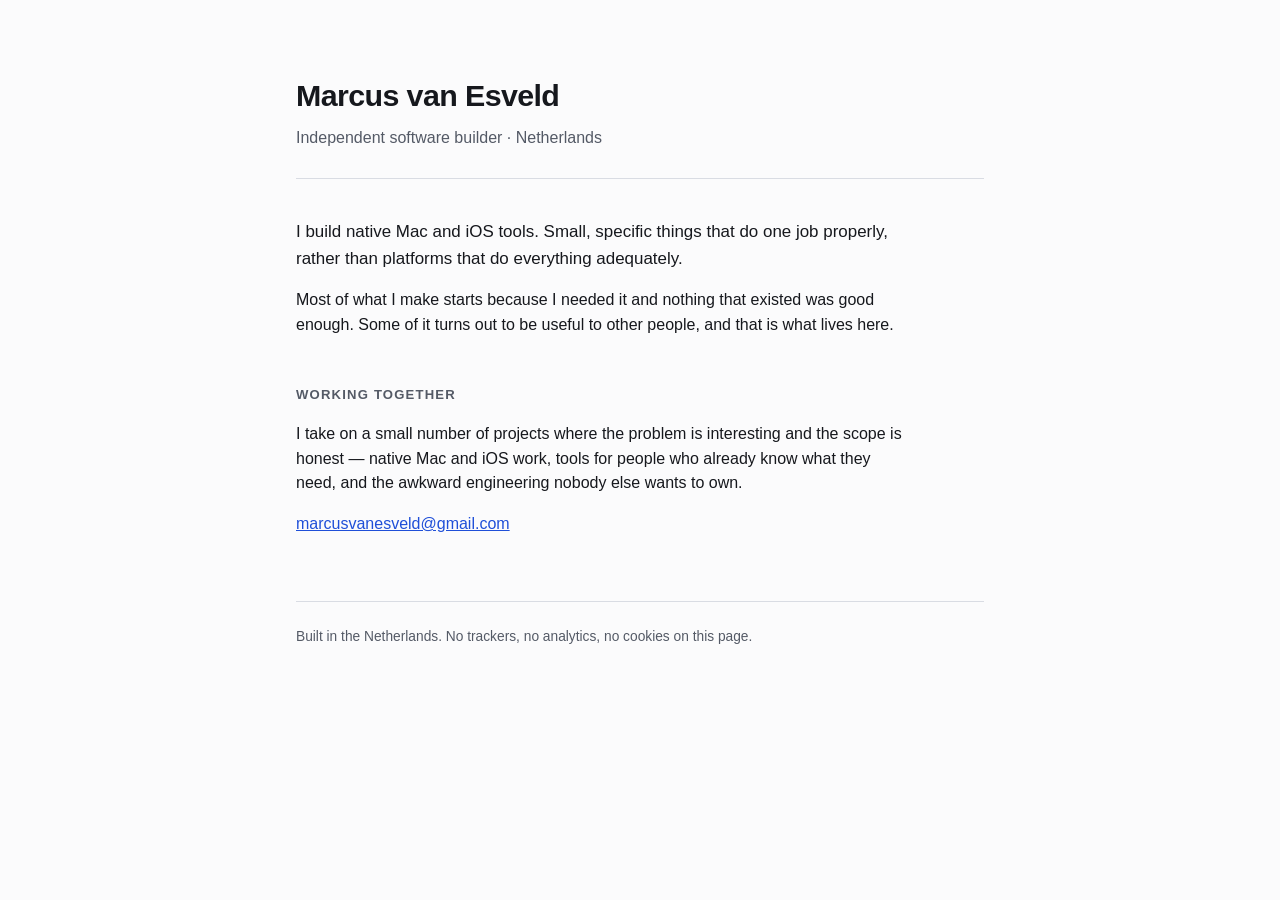
==== index.html @ 340a3c6d "site: remove ViddyGrid entirely - wrong product, wrong channel ViddyGrid is going to the Mac App Sto" ====
<!DOCTYPE html>
<html lang="en">
<head>
<meta charset="utf-8">
<meta name="viewport" content="width=device-width, initial-scale=1">
<title>Marcus van Esveld</title>
<meta name="description" content="Independent software builder. Native Mac and iOS tools, built properly and sold cheap.">
<style>
:root {
  --ink: #16181d;
  --ink-soft: #545a66;
  --rule: #d9dce3;
  --paper: #fbfbfc;
  --panel: #ffffff;
  --accent: #1f4fd8;
}
@media (prefers-color-scheme: dark) {
  :root {
    --ink: #e8eaee; --ink-soft: #9aa2b1; --rule: #2c313a;
    --paper: #101216; --panel: #171a20; --accent: #7ea2ff;
  }
}
* { box-sizing: border-box; }
body {
  margin: 0;
  background: var(--paper);
  color: var(--ink);
  font: 16px/1.55 -apple-system, BlinkMacSystemFont, "Helvetica Neue", Arial, sans-serif;
  -webkit-font-smoothing: antialiased;
}
.wrap { max-width: 46rem; margin: 0 auto; padding: 4.5rem 1.5rem 6rem; }
header { border-bottom: 1px solid var(--rule); padding-bottom: 1.75rem; margin-bottom: 2.5rem; }
h1 { font-size: 1.9rem; letter-spacing: -0.02em; margin: 0 0 .4rem; }
.role { color: var(--ink-soft); margin: 0; }
h2 {
  font-size: .82rem; text-transform: uppercase; letter-spacing: .09em;
  color: var(--ink-soft); margin: 3rem 0 1rem; font-weight: 600;
}
p { margin: 0 0 1rem; max-width: 38rem; }
a { color: var(--accent); }
.lede { font-size: 1.06rem; }
.item {
  border: 1px solid var(--rule); background: var(--panel);
  border-radius: 6px; padding: 1.1rem 1.25rem; margin-bottom: .85rem;
}
.item h3 { margin: 0 0 .3rem; font-size: 1rem; }
.item p { margin: 0; color: var(--ink-soft); font-size: .94rem; }
.meta { font-size: .82rem; color: var(--ink-soft); margin-top: .6rem; }
.dl {
  display: inline-block; margin-top: .8rem; padding: .45rem .9rem;
  border: 1px solid var(--accent); border-radius: 5px;
  color: var(--accent); text-decoration: none; font-size: .9rem; font-weight: 500;
}
footer {
  margin-top: 4rem; padding-top: 1.5rem; border-top: 1px solid var(--rule);
  color: var(--ink-soft); font-size: .86rem;
}
</style>
</head>
<body>
<div class="wrap">

<header>
  <h1>Marcus van Esveld</h1>
  <p class="role">Independent software builder &middot; Netherlands</p>
</header>

<p class="lede">
  I build native Mac and iOS tools. Small, specific things that do one job properly, rather than
  platforms that do everything adequately.
</p>
<p>
  Most of what I make starts because I needed it and nothing that existed was good enough. Some of
  it turns out to be useful to other people, and that is what lives here.
</p>

<h2>Working together</h2>
<p>
  I take on a small number of projects where the problem is interesting and the scope is honest —
  native Mac and iOS work, tools for people who already know what they need, and the awkward
  engineering nobody else wants to own.
</p>
<p>
  <a href="mailto:marcusvanesveld@gmail.com">marcusvanesveld@gmail.com</a>
</p>

<footer>
  Built in the Netherlands. No trackers, no analytics, no cookies on this page.
</footer>

</div>
</body>
</html>
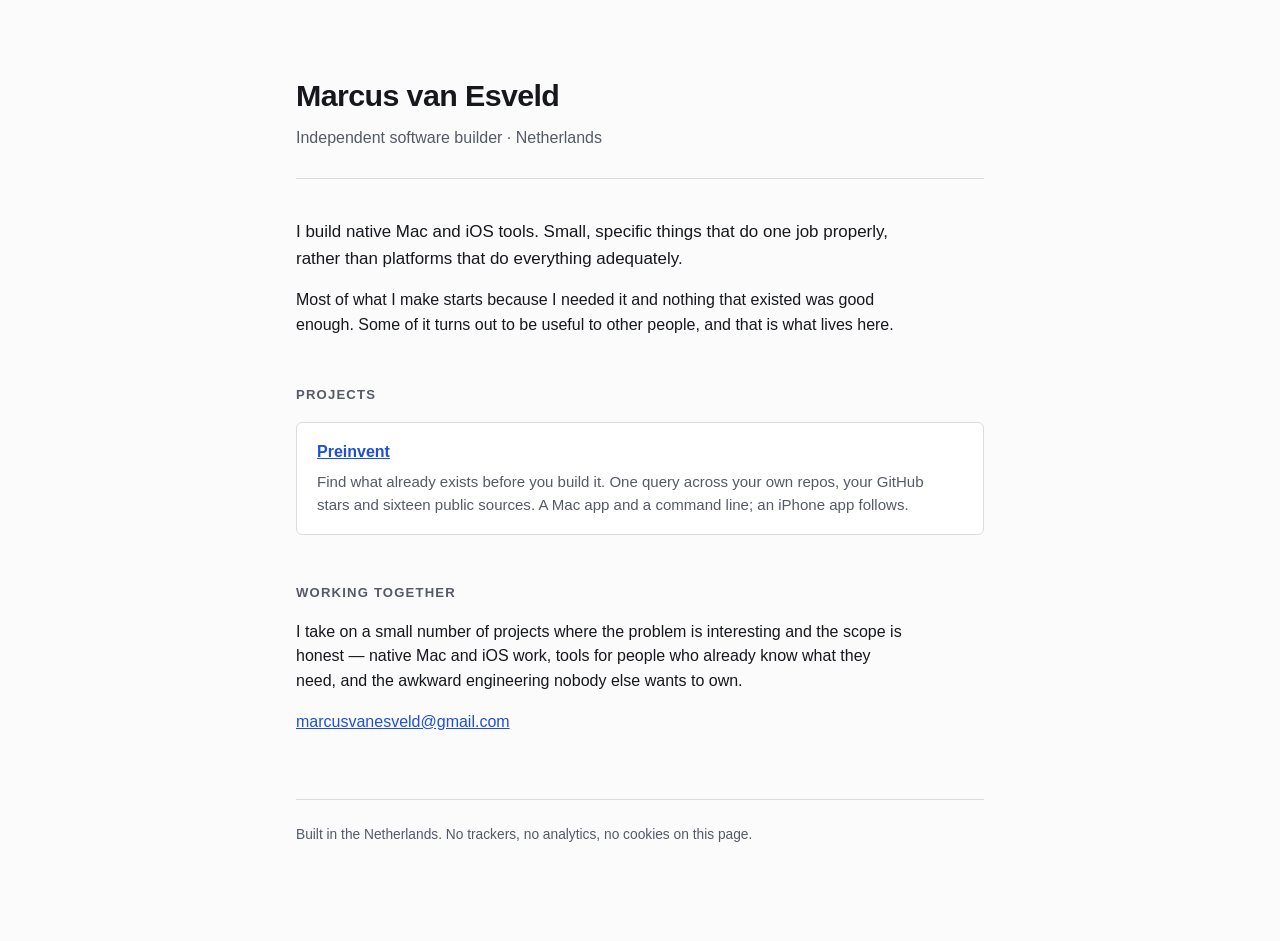
==== commit df795b58: "feat(preinvent): download page listing the install choices, DMG and CLI linked as GitHub Release ass" ====
--- a/index.html
+++ b/index.html
@@ -74,6 +74,13 @@
   it turns out to be useful to other people, and that is what lives here.
 </p>
 
+<h2>Projects</h2>
+<div class="item">
+  <h3><a href="/preinvent/">Preinvent</a></h3>
+  <p>Find what already exists before you build it. One query across your own repos, your GitHub
+     stars and sixteen public sources. A Mac app and a command line; an iPhone app follows.</p>
+</div>
+
 <h2>Working together</h2>
 <p>
   I take on a small number of projects where the problem is interesting and the scope is honest —
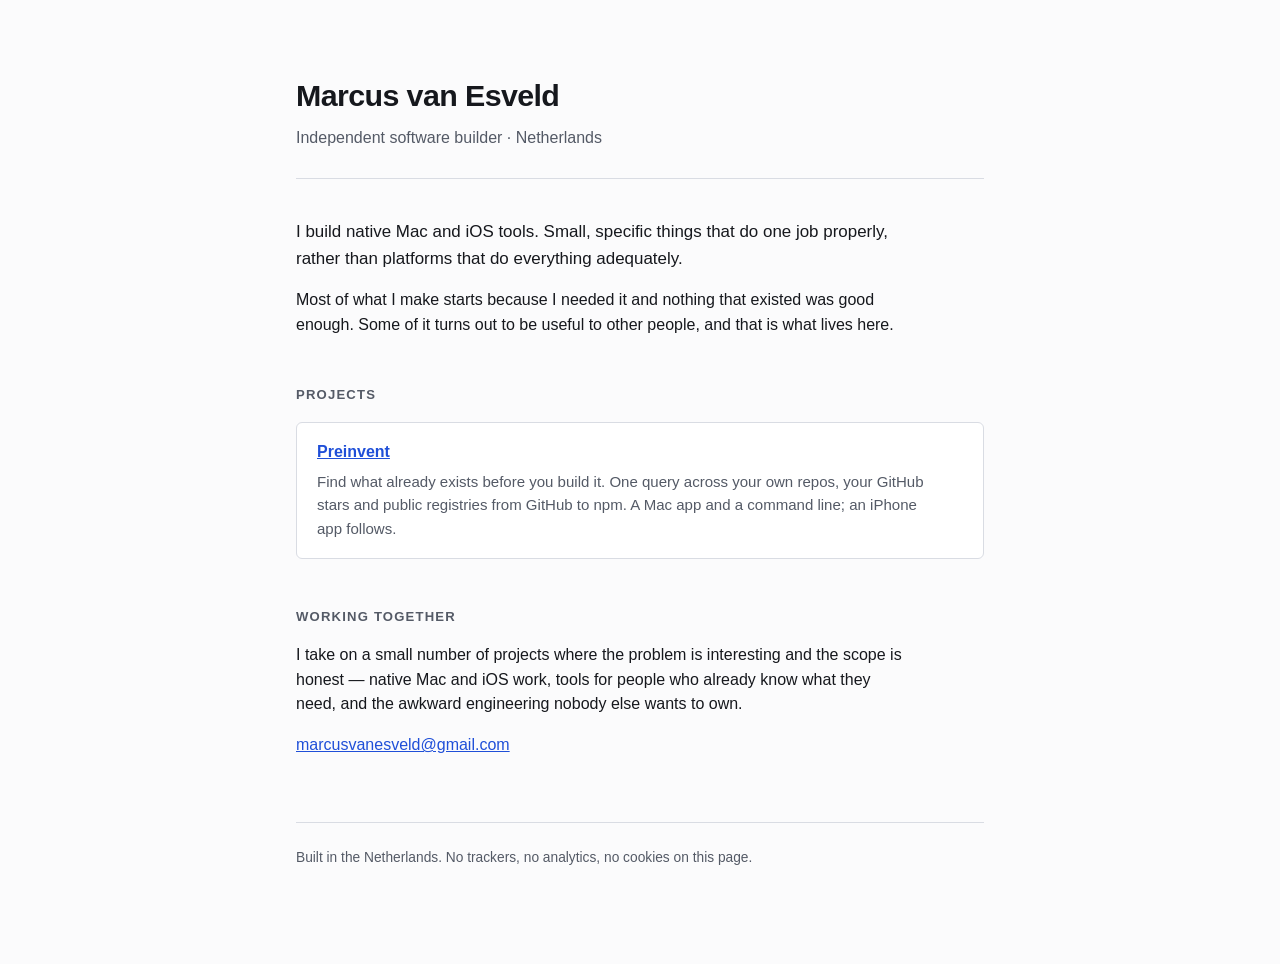
==== commit 00d8c6b3: "fix(preinvent): no source count on the site, so it cannot go stale The engine's count moved from 11 " ====
--- a/index.html
+++ b/index.html
@@ -78,7 +78,7 @@
 <div class="item">
   <h3><a href="/preinvent/">Preinvent</a></h3>
   <p>Find what already exists before you build it. One query across your own repos, your GitHub
-     stars and sixteen public sources. A Mac app and a command line; an iPhone app follows.</p>
+     stars and public registries from GitHub to npm. A Mac app and a command line; an iPhone app follows.</p>
 </div>
 
 <h2>Working together</h2>
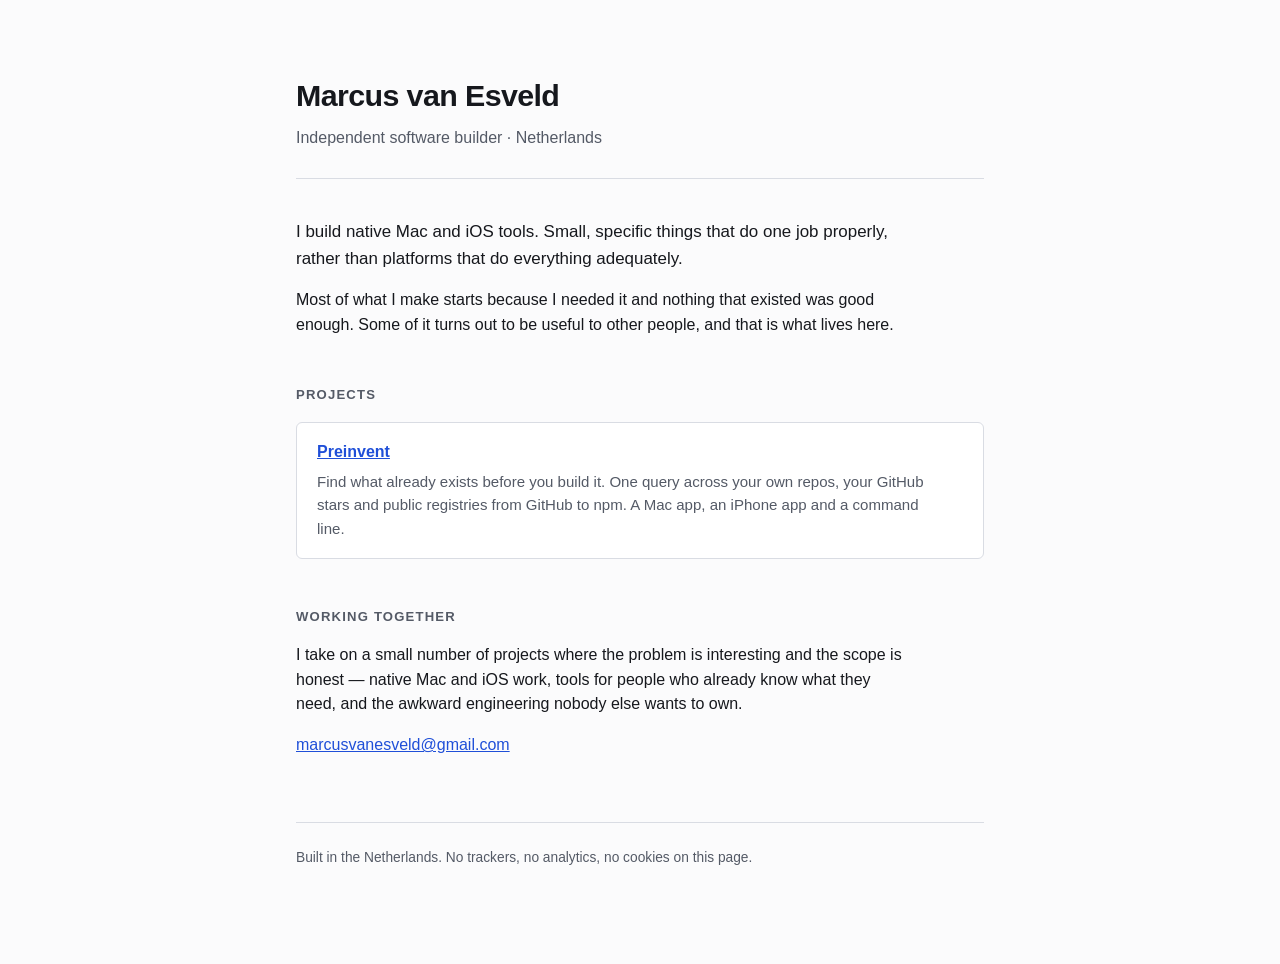
==== commit aeb5b92c: "feat(preinvent): TestFlight public links for both iPhone apps The links come from W32's external gro" ====
--- a/index.html
+++ b/index.html
@@ -78,7 +78,7 @@
 <div class="item">
   <h3><a href="/preinvent/">Preinvent</a></h3>
   <p>Find what already exists before you build it. One query across your own repos, your GitHub
-     stars and public registries from GitHub to npm. A Mac app and a command line; an iPhone app follows.</p>
+     stars and public registries from GitHub to npm. A Mac app, an iPhone app and a command line.</p>
 </div>
 
 <h2>Working together</h2>
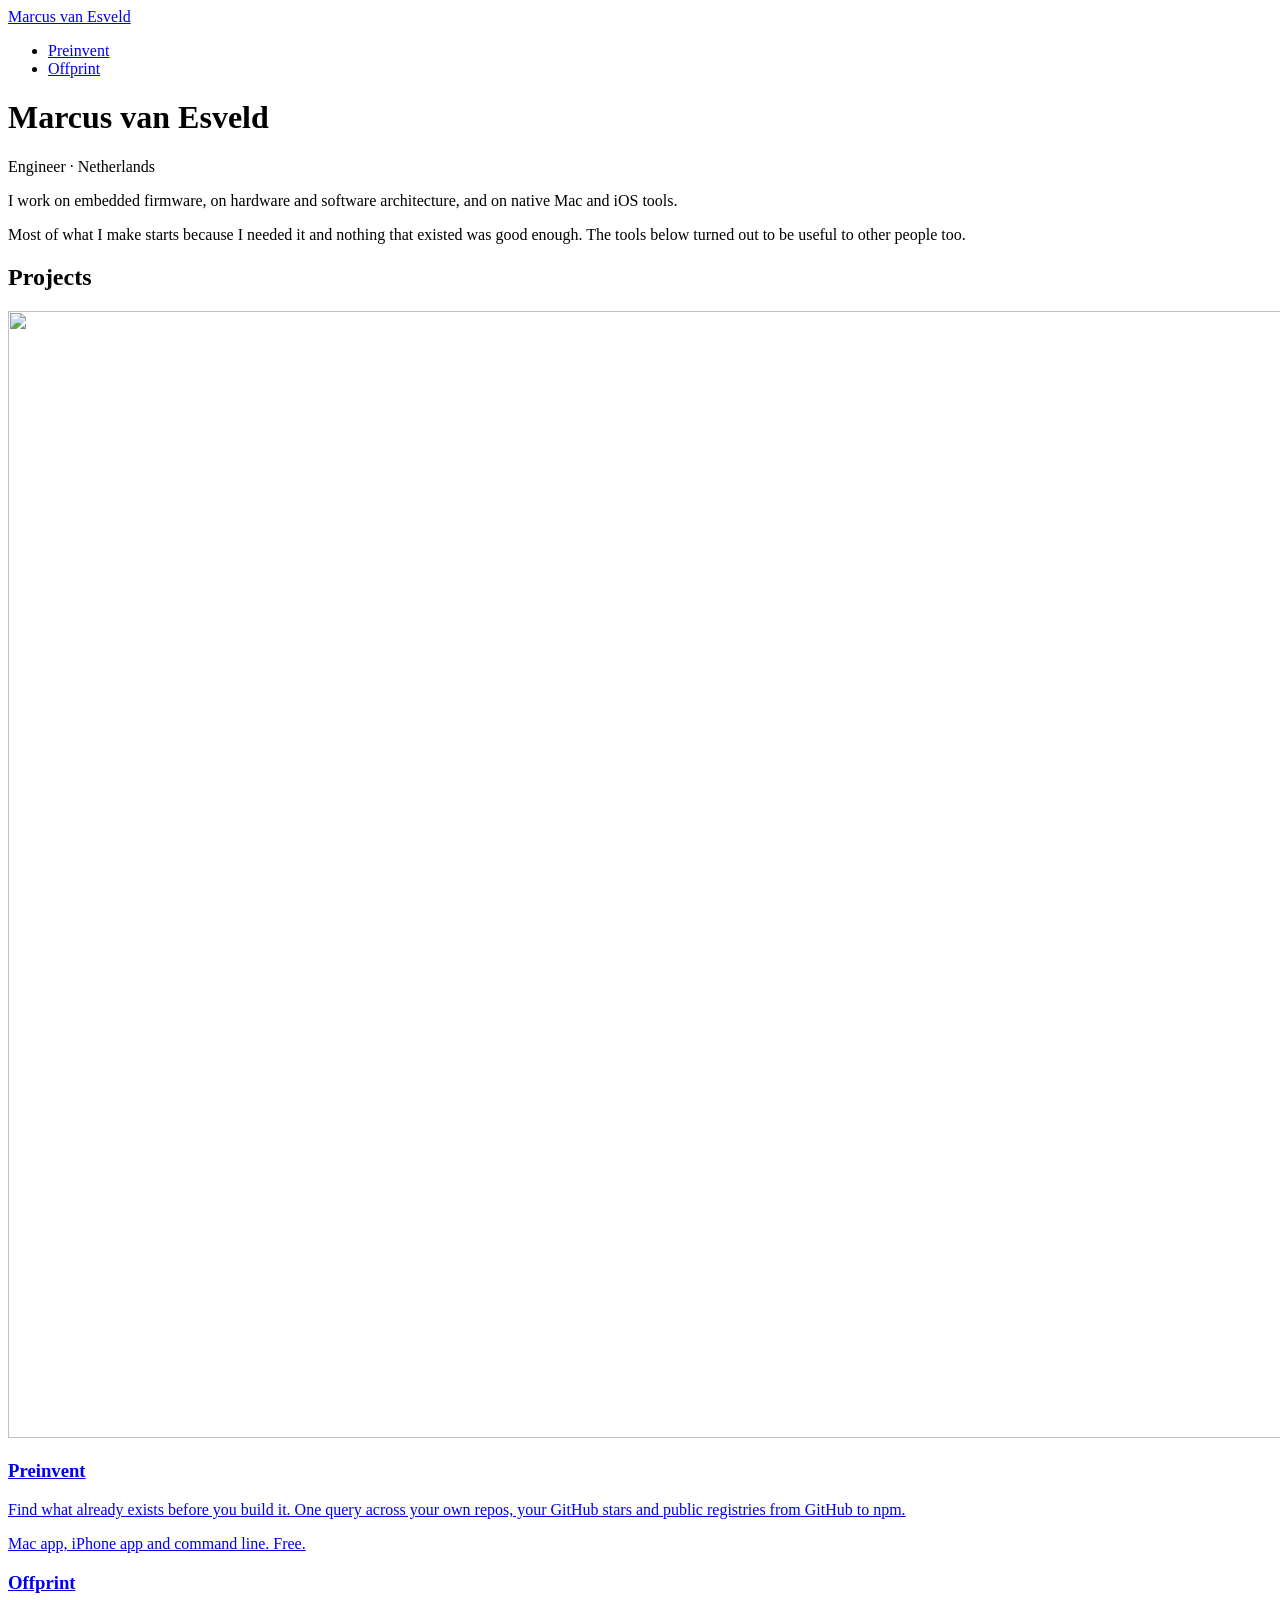
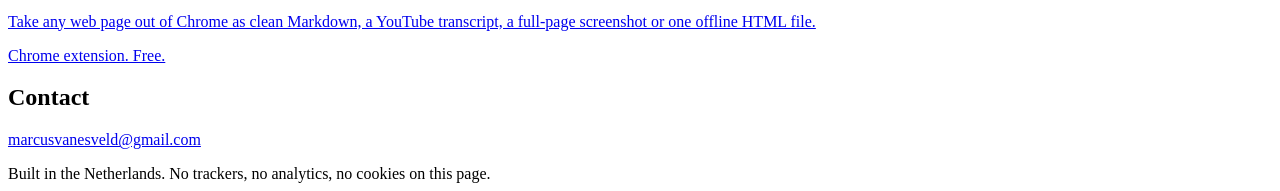
==== commit 8380a0b4: "feat(home): say what the work covers and link both projects The home page named only Mac and iOS too" ====
--- a/index.html
+++ b/index.html
@@ -4,92 +4,55 @@
 <meta charset="utf-8">
 <meta name="viewport" content="width=device-width, initial-scale=1">
 <title>Marcus van Esveld</title>
-<meta name="description" content="Independent software builder. Native Mac and iOS tools, built properly and sold cheap.">
-<style>
-:root {
-  --ink: #16181d;
-  --ink-soft: #545a66;
-  --rule: #d9dce3;
-  --paper: #fbfbfc;
-  --panel: #ffffff;
-  --accent: #1f4fd8;
-}
-@media (prefers-color-scheme: dark) {
-  :root {
-    --ink: #e8eaee; --ink-soft: #9aa2b1; --rule: #2c313a;
-    --paper: #101216; --panel: #171a20; --accent: #7ea2ff;
-  }
-}
-* { box-sizing: border-box; }
-body {
-  margin: 0;
-  background: var(--paper);
-  color: var(--ink);
-  font: 16px/1.55 -apple-system, BlinkMacSystemFont, "Helvetica Neue", Arial, sans-serif;
-  -webkit-font-smoothing: antialiased;
-}
-.wrap { max-width: 46rem; margin: 0 auto; padding: 4.5rem 1.5rem 6rem; }
-header { border-bottom: 1px solid var(--rule); padding-bottom: 1.75rem; margin-bottom: 2.5rem; }
-h1 { font-size: 1.9rem; letter-spacing: -0.02em; margin: 0 0 .4rem; }
-.role { color: var(--ink-soft); margin: 0; }
-h2 {
-  font-size: .82rem; text-transform: uppercase; letter-spacing: .09em;
-  color: var(--ink-soft); margin: 3rem 0 1rem; font-weight: 600;
-}
-p { margin: 0 0 1rem; max-width: 38rem; }
-a { color: var(--accent); }
-.lede { font-size: 1.06rem; }
-.item {
-  border: 1px solid var(--rule); background: var(--panel);
-  border-radius: 6px; padding: 1.1rem 1.25rem; margin-bottom: .85rem;
-}
-.item h3 { margin: 0 0 .3rem; font-size: 1rem; }
-.item p { margin: 0; color: var(--ink-soft); font-size: .94rem; }
-.meta { font-size: .82rem; color: var(--ink-soft); margin-top: .6rem; }
-.dl {
-  display: inline-block; margin-top: .8rem; padding: .45rem .9rem;
-  border: 1px solid var(--accent); border-radius: 5px;
-  color: var(--accent); text-decoration: none; font-size: .9rem; font-weight: 500;
-}
-footer {
-  margin-top: 4rem; padding-top: 1.5rem; border-top: 1px solid var(--rule);
-  color: var(--ink-soft); font-size: .86rem;
-}
-</style>
+<meta name="description" content="Marcus van Esveld, engineer. Embedded firmware, hardware and software architecture, and native Mac and iOS tools.">
+<link rel="stylesheet" href="/site.css">
 </head>
 <body>
 <div class="wrap">
 
+<nav class="site">
+  <a class="home" href="/">Marcus van Esveld</a>
+  <ul>
+    <li><a href="/preinvent/">Preinvent</a></li>
+    <li><a href="/offprint/">Offprint</a></li>
+  </ul>
+</nav>
+
 <header>
   <h1>Marcus van Esveld</h1>
-  <p class="role">Independent software builder &middot; Netherlands</p>
+  <p class="role">Engineer &middot; Netherlands</p>
 </header>
 
 <p class="lede">
-  I build native Mac and iOS tools. Small, specific things that do one job properly, rather than
-  platforms that do everything adequately.
+  I work on embedded firmware, on hardware and software architecture, and on native Mac and iOS
+  tools.
 </p>
 <p>
-  Most of what I make starts because I needed it and nothing that existed was good enough. Some of
-  it turns out to be useful to other people, and that is what lives here.
+  Most of what I make starts because I needed it and nothing that existed was good enough. The
+  tools below turned out to be useful to other people too.
 </p>
 
 <h2>Projects</h2>
-<div class="item">
-  <h3><a href="/preinvent/">Preinvent</a></h3>
-  <p>Find what already exists before you build it. One query across your own repos, your GitHub
-     stars and public registries from GitHub to npm. A Mac app, an iPhone app and a command line.</p>
-</div>
+<a class="item project" href="/preinvent/">
+  <img src="/preinvent/img/preinvent-mac.webp" width="1598" height="1127" loading="lazy" decoding="async" alt="">
+  <div>
+    <h3>Preinvent</h3>
+    <p>Find what already exists before you build it. One query across your own repos, your GitHub
+       stars and public registries from GitHub to npm.</p>
+    <p class="meta">Mac app, iPhone app and command line. Free.</p>
+  </div>
+</a>
+<a class="item project" href="/offprint/">
+  <div>
+    <h3>Offprint</h3>
+    <p>Take any web page out of Chrome as clean Markdown, a YouTube transcript, a full-page
+       screenshot or one offline HTML file.</p>
+    <p class="meta">Chrome extension. Free.</p>
+  </div>
+</a>
 
-<h2>Working together</h2>
-<p>
-  I take on a small number of projects where the problem is interesting and the scope is honest —
-  native Mac and iOS work, tools for people who already know what they need, and the awkward
-  engineering nobody else wants to own.
-</p>
-<p>
-  <a href="mailto:marcusvanesveld@gmail.com">marcusvanesveld@gmail.com</a>
-</p>
+<h2>Contact</h2>
+<p><a href="mailto:marcusvanesveld@gmail.com">marcusvanesveld@gmail.com</a></p>
 
 <footer>
   Built in the Netherlands. No trackers, no analytics, no cookies on this page.
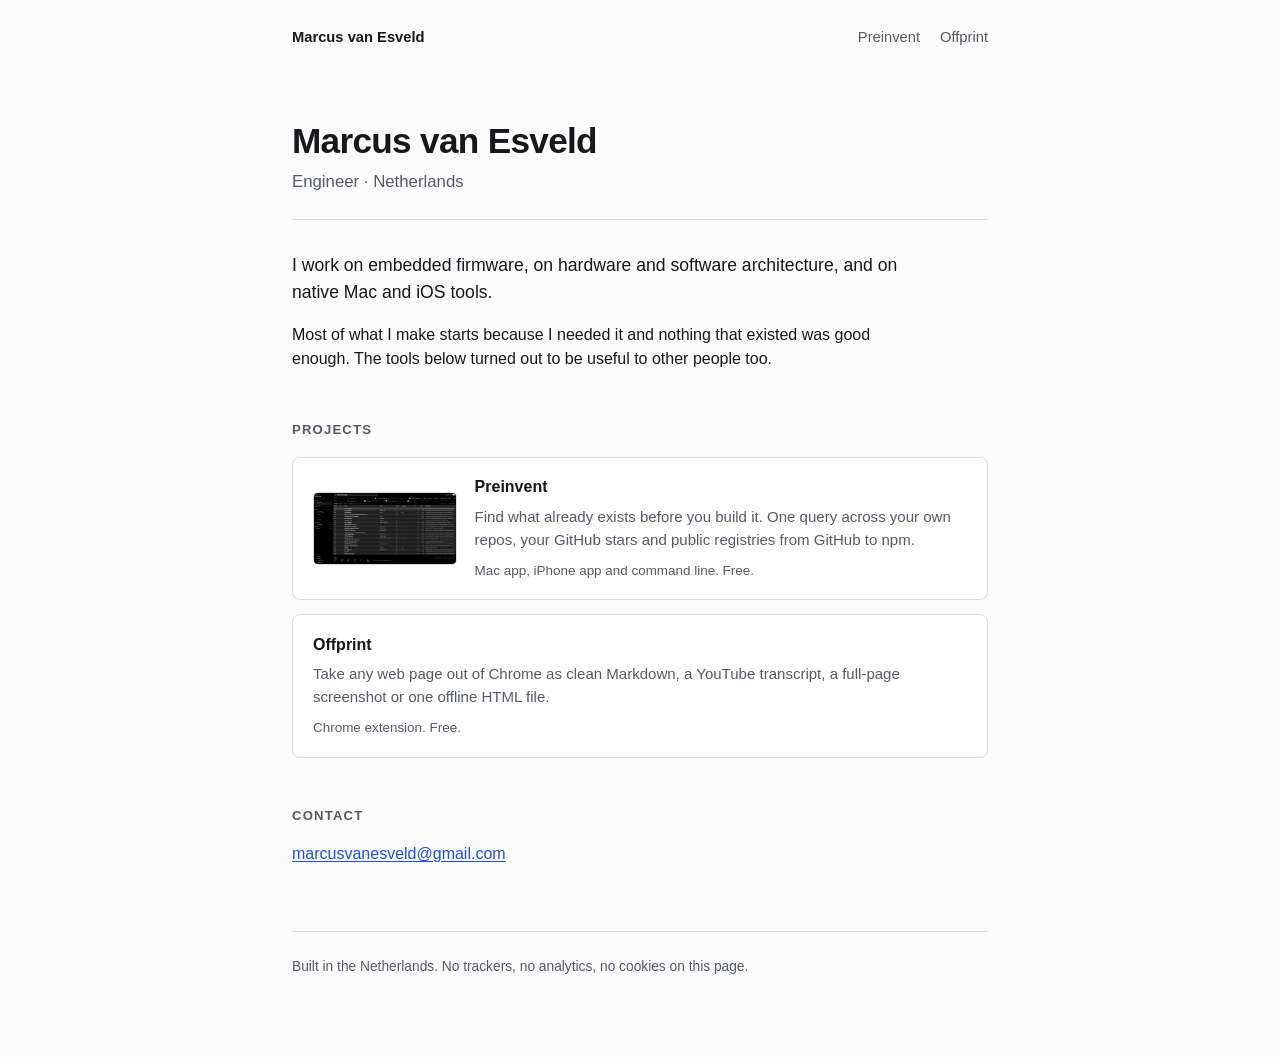
==== commit a703a9c3: "feat(preinvent): Mac screenshot from the current build, eight sources in one search The earlier capt" ====
--- a/index.html
+++ b/index.html
@@ -34,7 +34,7 @@
 
 <h2>Projects</h2>
 <a class="item project" href="/preinvent/">
-  <img src="/preinvent/img/preinvent-mac.webp" width="1598" height="1127" loading="lazy" decoding="async" alt="">
+  <img src="/preinvent/img/preinvent-mac.webp" width="1900" height="951" loading="lazy" decoding="async" alt="">
   <div>
     <h3>Preinvent</h3>
     <p>Find what already exists before you build it. One query across your own repos, your GitHub
--- a/site.css
+++ b/site.css
@@ -0,0 +1,116 @@
+:root {
+  color-scheme: light dark;
+  --ink: #16181d;
+  --ink-soft: #545a66;
+  --rule: #d9dce3;
+  --paper: #fbfbfc;
+  --panel: #ffffff;
+  --accent: #1f4fd8;
+  --on-accent: #ffffff;
+}
+@media (prefers-color-scheme: dark) {
+  :root {
+    --ink: #e8eaee; --ink-soft: #9aa2b1; --rule: #2c313a;
+    --paper: #101216; --panel: #171a20; --accent: #7ea2ff; --on-accent: #0d1117;
+  }
+}
+* { box-sizing: border-box; }
+html { -webkit-text-size-adjust: 100%; }
+body {
+  margin: 0;
+  background: var(--paper);
+  color: var(--ink);
+  font: 16px/1.55 -apple-system, BlinkMacSystemFont, "Helvetica Neue", Arial, sans-serif;
+  -webkit-font-smoothing: antialiased;
+}
+.wrap { max-width: 46rem; margin: 0 auto; padding: 1.25rem 1.25rem 5rem; }
+.wrap.wide { max-width: 58rem; }
+
+nav.site {
+  display: flex; justify-content: space-between; align-items: baseline; gap: 1rem;
+  font-size: .92rem; margin-bottom: clamp(2.25rem, 7vw, 4rem);
+}
+nav.site a { color: var(--ink-soft); text-decoration: none; padding: .35rem 0; }
+nav.site a:hover, nav.site a[aria-current] { color: var(--ink); }
+nav.site .home { color: var(--ink); font-weight: 600; }
+nav.site ul { display: flex; gap: 1.25rem; list-style: none; margin: 0; padding: 0; }
+
+header { border-bottom: 1px solid var(--rule); padding-bottom: 1.5rem; margin-bottom: 2rem; }
+h1 { font-size: clamp(1.7rem, 5vw, 2.2rem); line-height: 1.2; letter-spacing: -0.02em; margin: 0 0 .4rem; }
+.role { color: var(--ink-soft); margin: 0; font-size: 1.05rem; }
+h2 {
+  font-size: .82rem; text-transform: uppercase; letter-spacing: .09em;
+  color: var(--ink-soft); margin: 3rem 0 1rem; font-weight: 600;
+}
+p { margin: 0 0 1rem; max-width: 38rem; }
+ul { max-width: 38rem; padding-left: 1.15rem; margin: 0 0 1rem; }
+li { margin-bottom: .5rem; }
+a { color: var(--accent); text-underline-offset: .15em; }
+a:focus-visible { outline: 2px solid var(--accent); outline-offset: 2px; border-radius: 3px; }
+.lede { font-size: 1.1rem; }
+
+.item {
+  border: 1px solid var(--rule); background: var(--panel);
+  border-radius: 8px; padding: 1.1rem 1.25rem; margin-bottom: .85rem;
+}
+.item h3 { margin: 0 0 .3rem; font-size: 1rem; }
+.item p { margin: 0; color: var(--ink-soft); font-size: .94rem; }
+.meta, .item .meta { font-size: .84rem; color: var(--ink-soft); margin-top: .6rem; }
+.back { font-size: .9rem; }
+
+code {
+  font: .88em ui-monospace, SFMono-Regular, Menlo, monospace;
+  background: var(--panel); border: 1px solid var(--rule);
+  border-radius: 3px; padding: .05rem .3rem;
+  overflow-wrap: anywhere;
+}
+pre {
+  margin: .75rem 0 0; padding: .7rem .85rem; overflow-x: auto;
+  background: var(--paper); border: 1px solid var(--rule); border-radius: 6px;
+  font: .82rem/1.5 ui-monospace, SFMono-Regular, Menlo, monospace;
+}
+pre code { background: none; border: 0; padding: 0; font: inherit; overflow-wrap: normal; }
+
+.dl, .button {
+  display: inline-block; margin-top: .8rem; padding: .5rem 1rem;
+  border: 1px solid var(--accent); border-radius: 6px;
+  color: var(--accent); text-decoration: none; font-size: .93rem; font-weight: 500;
+}
+.dl:hover { background: var(--accent); color: var(--on-accent); }
+.button { background: var(--accent); color: var(--on-accent); font-size: 1rem; padding: .65rem 1.2rem; }
+.button:hover { opacity: .9; }
+
+figure { margin: 2rem 0; }
+figure img { display: block; max-width: 100%; height: auto; }
+figcaption { font-size: .84rem; color: var(--ink-soft); margin-top: .6rem; }
+
+footer {
+  margin-top: 4rem; padding-top: 1.5rem; border-top: 1px solid var(--rule);
+  color: var(--ink-soft); font-size: .86rem;
+}
+footer p { margin: 0 0 .4rem; }
+
+/* Screenshot pair: flex-grow equals each image's aspect ratio, so both render at the same height. */
+.shots { display: flex; gap: 1.25rem; align-items: flex-start; margin: 2.5rem 0 1rem; }
+.shots figure { margin: 0; min-width: 0; }
+.shot-mac { flex: 1.998 1 0; }
+.shot-phone { flex: .460 1 0; }
+.shots img { border: 1px solid var(--rule); border-radius: 10px; }
+.shot-phone img { border-radius: 14px; }
+@media (max-width: 36rem) {
+  .shots { flex-direction: column; }
+  .shot-mac, .shot-phone { flex: none; width: 100%; }
+  .shot-phone { max-width: 12rem; margin: 0 auto; }
+}
+@media (min-width: 64rem) {
+  .shots { margin-left: -6rem; margin-right: -6rem; }
+}
+.way h3 { font-size: 1.05rem; }
+.project { display: flex; gap: 1.1rem; align-items: center; text-decoration: none; color: inherit; }
+.project:hover { border-color: var(--accent); }
+.project:hover h3 { color: var(--accent); }
+.project img { flex: 0 0 9rem; width: 9rem; height: auto; border-radius: 5px; border: 1px solid var(--rule); }
+@media (max-width: 36rem) {
+  .project { flex-direction: column; align-items: stretch; }
+  .project img { width: 100%; flex-basis: auto; }
+}
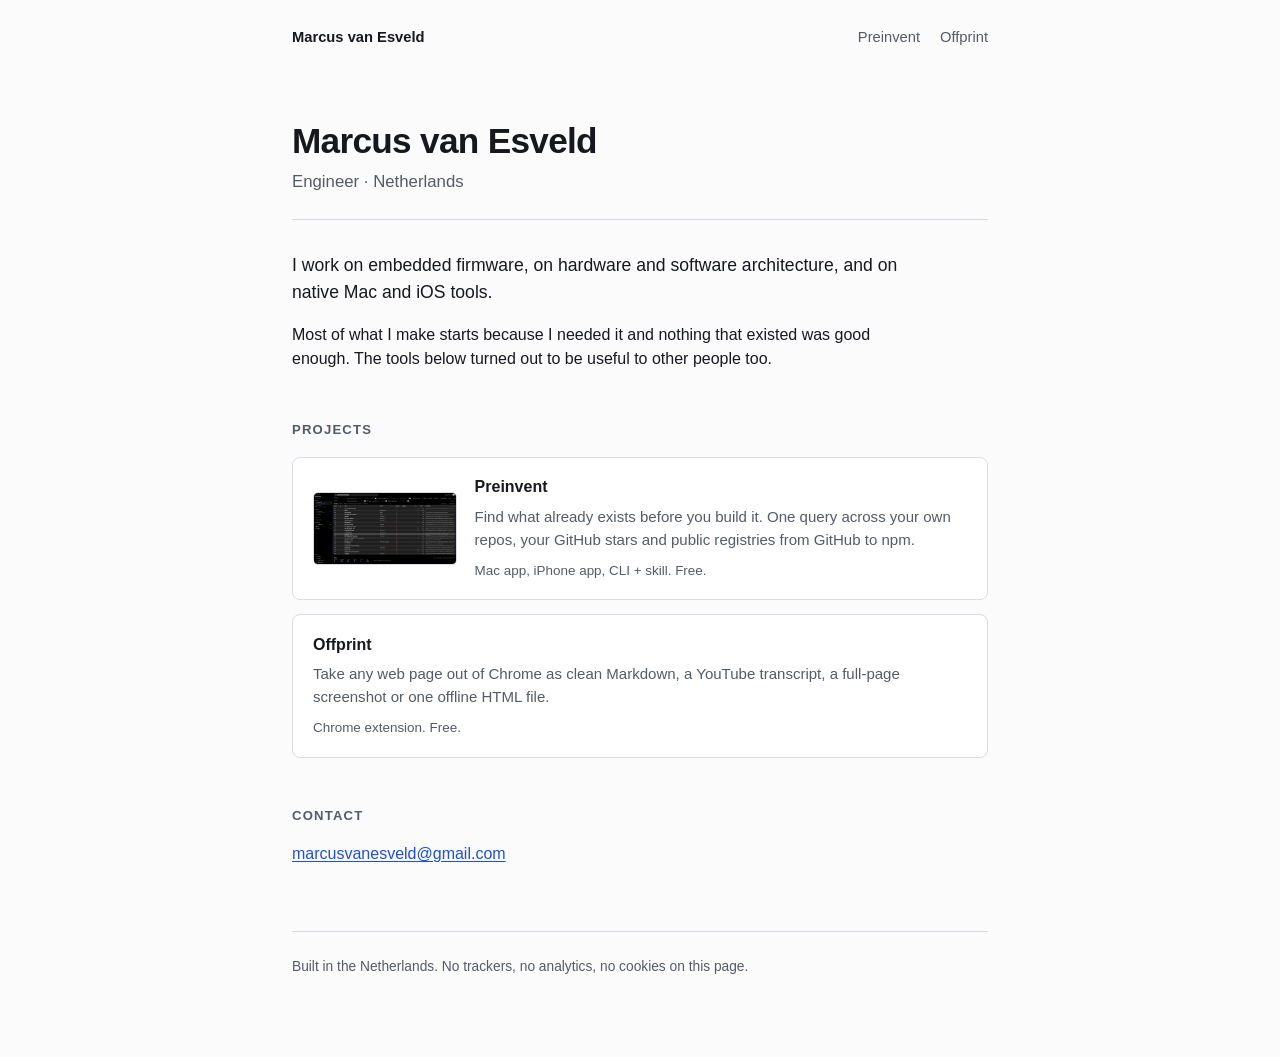
==== commit e2cd6011: "copy(preinvent): 'CLI + skill' instead of 'command line' It is the name people recognise for a comma" ====
--- a/index.html
+++ b/index.html
@@ -39,7 +39,7 @@
     <h3>Preinvent</h3>
     <p>Find what already exists before you build it. One query across your own repos, your GitHub
        stars and public registries from GitHub to npm.</p>
-    <p class="meta">Mac app, iPhone app and command line. Free.</p>
+    <p class="meta">Mac app, iPhone app, CLI + skill. Free.</p>
   </div>
 </a>
 <a class="item project" href="/offprint/">
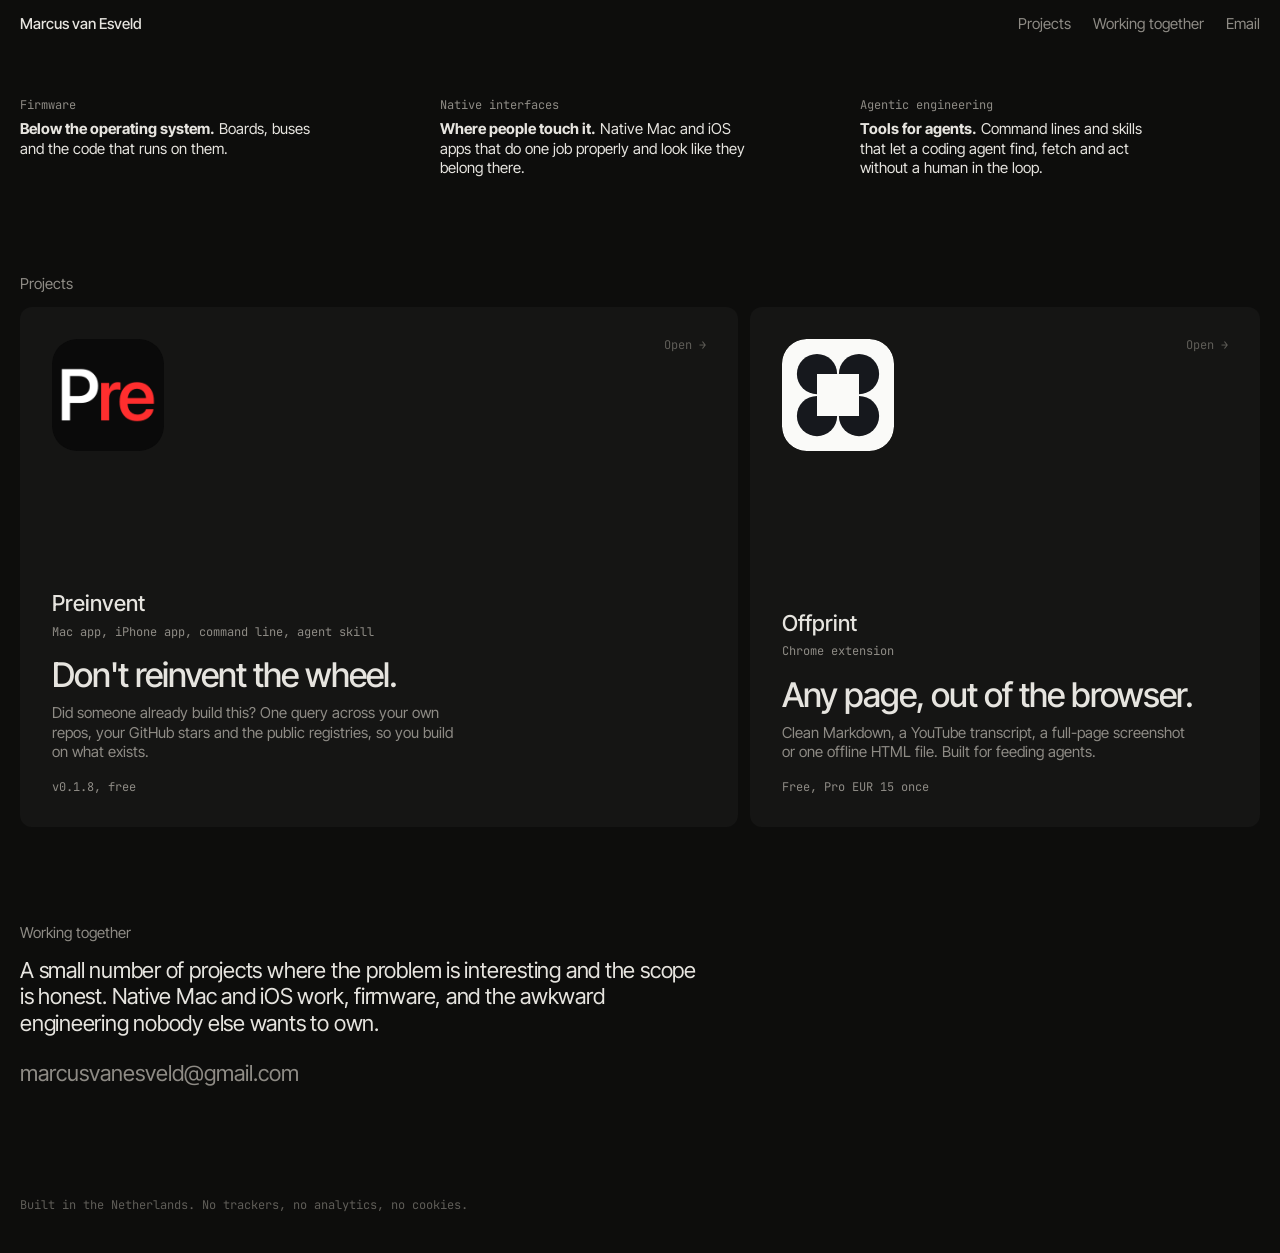
==== commit 0d0d21bb: "feat(site): marcusvanesveld.com becomes the B1 bento, Preinvent and Offprint only Marcus picked the " ====
--- a/index.html
+++ b/index.html
@@ -3,61 +3,54 @@
 <head>
 <meta charset="utf-8">
 <meta name="viewport" content="width=device-width, initial-scale=1">
+<meta name="color-scheme" content="dark">
 <title>Marcus van Esveld</title>
-<meta name="description" content="Marcus van Esveld, engineer. Embedded firmware, hardware and software architecture, and native Mac and iOS tools.">
+<meta name="description" content="Marcus van Esveld, engineer. Firmware, native Mac and iOS apps, and tools for coding agents.">
+<link rel="preconnect" href="https://fonts.googleapis.com">
+<link rel="preconnect" href="https://fonts.gstatic.com" crossorigin>
+<link href="https://fonts.googleapis.com/css2?family=Inter+Tight:wght@400;500&family=JetBrains+Mono:wght@400&display=swap" rel="stylesheet">
 <link rel="stylesheet" href="/site.css">
 </head>
 <body>
-<div class="wrap">
-
-<nav class="site">
-  <a class="home" href="/">Marcus van Esveld</a>
-  <ul>
-    <li><a href="/preinvent/">Preinvent</a></li>
-    <li><a href="/offprint/">Offprint</a></li>
-  </ul>
-</nav>
-
-<header>
-  <h1>Marcus van Esveld</h1>
-  <p class="role">Engineer &middot; Netherlands</p>
-</header>
-
-<p class="lede">
-  I work on embedded firmware, on hardware and software architecture, and on native Mac and iOS
-  tools.
-</p>
-<p>
-  Most of what I make starts because I needed it and nothing that existed was good enough. The
-  tools below turned out to be useful to other people too.
-</p>
-
-<h2>Projects</h2>
-<a class="item project" href="/preinvent/">
-  <img src="/preinvent/img/preinvent-mac.webp" width="1900" height="951" loading="lazy" decoding="async" alt="">
-  <div>
-    <h3>Preinvent</h3>
-    <p>Find what already exists before you build it. One query across your own repos, your GitHub
-       stars and public registries from GitHub to npm.</p>
-    <p class="meta">Mac app, iPhone app, CLI + skill. Free.</p>
+<main class="page">
+  <nav class="nav" aria-label="Site">
+    <a class="home" href="/">Marcus van Esveld</a>
+    <a href="#projects">Projects</a>
+    <a href="#contact">Working together</a>
+    <a href="mailto:marcusvanesveld@gmail.com">Email</a>
+  </nav>
+  <div class="cols">
+    <p><span class="discipline">Firmware</span><b>Below the operating system.</b> Boards, buses and the code that runs on them.</p>
+    <p><span class="discipline">Native interfaces</span><b>Where people touch it.</b> Native Mac and iOS apps that do one job properly and look like they belong there.</p>
+    <p><span class="discipline">Agentic engineering</span><b>Tools for agents.</b> Command lines and skills that let a coding agent find, fetch and act without a human in the loop.</p>
   </div>
-</a>
-<a class="item project" href="/offprint/">
-  <div>
-    <h3>Offprint</h3>
-    <p>Take any web page out of Chrome as clean Markdown, a YouTube transcript, a full-page
-       screenshot or one offline HTML file.</p>
-    <p class="meta">Chrome extension. Free.</p>
-  </div>
-</a>
-
-<h2>Contact</h2>
-<p><a href="mailto:marcusvanesveld@gmail.com">marcusvanesveld@gmail.com</a></p>
-
-<footer>
-  Built in the Netherlands. No trackers, no analytics, no cookies on this page.
-</footer>
-
-</div>
+  <div class="label" id="projects"><span>Projects</span></div>
+  <section class="bento" aria-label="Projects">
+    <a class="tile app lead" href="/preinvent/">
+      <img class="icon s112" src="/img/preinvent-icon.png" width="112" height="112" alt=""><span class="go" aria-hidden="true">Open &rarr;</span>
+      <div>
+        <h2>Preinvent</h2><span class="meta">Mac app, iPhone app, command line, agent skill</span>
+        <span class="tag">Don't reinvent the wheel.</span>
+        <p class="line">Did someone already build this? One query across your own repos, your GitHub stars and the public registries, so you build on what exists.</p>
+        <span class="meta">v0.1.8, free</span>
+      </div>
+    </a>
+    <a class="tile app second" href="/offprint/">
+      <img class="icon s112" src="/img/offprint-icon.svg" width="112" height="112" alt=""><span class="go" aria-hidden="true">Open &rarr;</span>
+      <div>
+        <h2>Offprint</h2><span class="meta">Chrome extension</span>
+        <span class="tag">Any page, out of the browser.</span>
+        <p class="line">Clean Markdown, a YouTube transcript, a full-page screenshot or one offline HTML file. Built for feeding agents.</p>
+        <span class="meta">Free, Pro EUR 15 once</span>
+      </div>
+    </a>
+  </section>
+  <div class="label" id="contact"><span>Working together</span></div>
+  <section class="about">
+    <p>A small number of projects where the problem is interesting and the scope is honest. Native Mac and iOS work, firmware, and the awkward engineering nobody else wants to own.</p>
+    <a class="mail" href="mailto:marcusvanesveld@gmail.com">marcusvanesveld@gmail.com</a>
+  </section>
+  <footer class="foot">Built in the Netherlands. No trackers, no analytics, no cookies.</footer>
+</main>
 </body>
 </html>
--- a/site.css
+++ b/site.css
@@ -1,116 +1,172 @@
+/* One stylesheet, dark only. The B1 bento look for the home and project pages (main.page);
+   the legacy prose pages (privacy, support) keep their markup and are restyled under .wrap. */
 :root {
-  color-scheme: light dark;
-  --ink: #16181d;
-  --ink-soft: #545a66;
-  --rule: #d9dce3;
-  --paper: #fbfbfc;
-  --panel: #ffffff;
-  --accent: #1f4fd8;
-  --on-accent: #ffffff;
-}
-@media (prefers-color-scheme: dark) {
-  :root {
-    --ink: #e8eaee; --ink-soft: #9aa2b1; --rule: #2c313a;
-    --paper: #101216; --panel: #171a20; --accent: #7ea2ff; --on-accent: #0d1117;
-  }
+  --paper: #0d0d0c;
+  --surface: #151514;
+  --surface-2: #1c1c1a;
+  --edge: #2a2926;
+  --edge-strong: #3a3936;
+  --ink: #e6e4df;
+  --mute: #8e8b85;
+  --faint: #5f5d58;
+  --warm: #e07a5c;
+  --gutter: 20px;
+  --radius: 12px;
+  --mono: "JetBrains Mono", ui-monospace, "SF Mono", monospace;
+  color-scheme: dark;
 }
 * { box-sizing: border-box; }
-html { -webkit-text-size-adjust: 100%; }
+html { -webkit-text-size-adjust: 100%; background: var(--paper); }
 body {
-  margin: 0;
-  background: var(--paper);
-  color: var(--ink);
-  font: 16px/1.55 -apple-system, BlinkMacSystemFont, "Helvetica Neue", Arial, sans-serif;
-  -webkit-font-smoothing: antialiased;
+  margin: 0; background: var(--paper); color: var(--ink);
+  font: 400 15px/1.3 "Inter Tight", system-ui, -apple-system, sans-serif;
+  -webkit-font-smoothing: antialiased; text-rendering: optimizeLegibility;
 }
-.wrap { max-width: 46rem; margin: 0 auto; padding: 1.25rem 1.25rem 5rem; }
-.wrap.wide { max-width: 58rem; }
+a { color: inherit; text-decoration: none; }
+a:hover { color: var(--warm); }
+a:focus-visible { outline: 1px solid var(--warm); outline-offset: 2px; border-radius: 3px; }
 
-nav.site {
+/* Bento pages */
+.page { max-width: 1600px; margin: 0 auto; padding: 14px var(--gutter) 40px; }
+.nav { display: flex; gap: 6px 22px; flex-wrap: wrap; align-items: baseline; }
+.nav .home { margin-right: auto; font-weight: 500; }
+.nav a:not(.home) { color: var(--mute); }
+.nav a:not(.home):hover, .nav a[aria-current] { color: var(--ink); }
+
+.cols { display: grid; grid-template-columns: repeat(3, 1fr); gap: var(--gutter); margin: 64px 0 0; }
+.cols p { margin: 0; max-width: 34ch; }
+.discipline { display: block; margin-bottom: 6px; font: 400 12px/1.3 var(--mono); color: var(--mute); }
+.label { display: flex; justify-content: space-between; align-items: baseline; gap: 16px; margin: 96px 0 14px; color: var(--mute); }
+.meta { font: 400 12px/1.35 var(--mono); color: var(--mute); }
+.icon { display: block; border-radius: 22%; flex: none; }
+.s56 { width: 56px; height: 56px; }
+.s96 { width: 96px; height: 96px; }
+.s112 { width: 112px; height: 112px; }
+
+.bento { display: grid; grid-template-columns: repeat(12, minmax(0, 1fr)); gap: 12px; }
+.tile {
+  position: relative; display: flex; flex-direction: column; justify-content: space-between; gap: 20px;
+  padding: 22px; background: var(--surface); border-radius: var(--radius); min-width: 0;
+}
+a.tile:hover { background: var(--surface-2); color: inherit; }
+.tile h2 { margin: 0 0 3px; font-size: 17px; font-weight: 500; }
+.go { position: absolute; top: 22px; right: 22px; font: 400 12px/1 var(--mono); color: var(--faint); transition: color .15s, transform .15s; }
+a.tile:hover .go { color: var(--warm); transform: translateX(2px); }
+
+/* Home: two project tiles, Preinvent leads */
+.app { min-height: 520px; padding: 32px; }
+.app .go { top: 32px; right: 32px; }
+.app h2 { font-size: 22px; }
+.app .tag { display: block; margin: 18px 0 10px; font-size: 34px; line-height: 1.02; letter-spacing: -.03em; font-weight: 500; }
+.app .line { margin: 0 0 14px; max-width: 46ch; color: var(--mute); }
+.app.lead { grid-column: span 7; }
+.app.second { grid-column: span 5; }
+
+.about p { margin: 0 0 1em; max-width: 52ch; font-size: 22px; line-height: 1.22; letter-spacing: -.01em; }
+.about .mail { font-size: 22px; color: var(--mute); }
+.about .mail:hover { color: var(--warm); }
+.foot { margin-top: 110px; color: var(--faint); font: 400 12px/1.3 var(--mono); }
+.foot a { color: var(--mute); }
+.foot a:hover { color: var(--warm); }
+
+/* Project pages */
+.back { display: inline-block; margin: 40px 0 14px; font: 400 12px/1.3 var(--mono); color: var(--mute); }
+.hero { grid-column: span 8; padding: 32px; gap: 28px; }
+.hero h1 { margin: 0 0 6px; font-size: 22px; font-weight: 500; }
+.hero .tagline { margin: 0 0 12px; font-size: 40px; line-height: 1.02; letter-spacing: -.03em; font-weight: 500; }
+.hero .lead { margin: 0 0 10px; max-width: 56ch; color: var(--mute); font-size: 17px; line-height: 1.35; }
+.buttons { display: flex; gap: 10px; flex-wrap: wrap; }
+.button {
+  display: inline-block; min-width: 132px; padding: 9px 14px; text-align: center;
+  border: 1px solid var(--edge-strong); border-radius: 8px; font: 400 13px/1.2 var(--mono); color: var(--ink);
+}
+.button:hover { border-color: var(--warm); color: var(--ink); }
+.button.primary { border-color: var(--warm); color: var(--warm); }
+.button.primary:hover { background: var(--warm); color: var(--paper); }
+.strip { margin: 12px 0 0; }
+.spec { grid-column: span 4; padding: 28px; }
+.spec dl { display: grid; grid-template-columns: max-content 1fr; margin: 0; font: 400 13px/1.3 var(--mono); }
+.spec dt, .spec dd { margin: 0; padding: 10px 0; border-bottom: 1px solid var(--edge); }
+.spec dt { color: var(--mute); padding-right: 28px; }
+.spec .promise { margin: 0; }
+.shot { margin: 0; justify-content: flex-start; }
+.shot img { display: block; width: 100%; height: auto; border-radius: 8px; }
+.shot.mac { grid-column: span 9; justify-content: center; }
+.shot.phone { grid-column: span 3; }
+.feature { grid-column: span 4; justify-content: flex-start; gap: 0; }
+.feature p { margin: 0; max-width: 46ch; }
+.feature .discipline { margin-bottom: 10px; }
+.half { grid-column: span 6; justify-content: flex-start; gap: 0; scroll-margin-top: 16px; }
+.half > .discipline { margin-bottom: 4px; }
+.half p { margin: 0; max-width: 56ch; }
+.half p + p { margin-top: 10px; }
+.half p a, .feature p a { color: var(--warm); }
+.file { display: grid; grid-template-columns: 1fr auto; gap: 20px; align-items: center; padding: 14px 0; border-bottom: 1px solid var(--edge); }
+.file:last-child { border-bottom: 0; }
+.file b { display: block; margin: 4px 0; font-weight: 500; }
+.file p { color: var(--mute); }
+.file .button { min-width: 0; }
+.doc { padding: 12px 0; border-bottom: 1px solid var(--edge); }
+.doc:last-child { border-bottom: 0; }
+.doc pre, .file pre { margin: 6px 0 0; padding: 10px 12px; background: var(--paper); border-radius: 6px;
+  font: 400 13px/1.4 var(--mono); overflow-x: auto; }
+.page code { font: 400 .9em var(--mono); }
+
+@media (max-width: 1000px) {
+  .app.lead, .app.second, .hero, .spec, .half { grid-column: span 12; }
+  .app { min-height: 0; }
+  .feature { grid-column: span 6; }
+  .shot.mac { grid-column: span 12; }
+  .shot.phone { grid-column: span 6; }
+}
+@media (max-width: 700px) {
+  :root { --gutter: 16px; }
+  .nav .home { flex-basis: 100%; }
+  .cols { grid-template-columns: 1fr; gap: 18px; margin-top: 40px; }
+  .label { margin-top: 64px; }
+  .about p, .about .mail { font-size: 19px; }
+  .foot { margin-top: 72px; }
+  .bento { grid-template-columns: minmax(0, 1fr); }
+  .bento > .tile { grid-column: auto; }
+  .app, .hero { padding: 22px; }
+  .app .go { top: 22px; right: 22px; }
+  .app .tag { font-size: 26px; }
+  .hero .tagline { font-size: 30px; }
+  .button { min-width: 0; flex: 1; }
+  .file { grid-template-columns: 1fr; gap: 10px; }
+  .shot.phone img { max-width: 220px; margin: 0 auto; }
+}
+
+/* Legacy prose pages: Offprint privacy and support, Preinvent privacy */
+.wrap { max-width: 46rem; margin: 0 auto; padding: 1.25rem 1.25rem 5rem; font-size: 16px; line-height: 1.55; }
+.wrap nav.site {
   display: flex; justify-content: space-between; align-items: baseline; gap: 1rem;
   font-size: .92rem; margin-bottom: clamp(2.25rem, 7vw, 4rem);
 }
-nav.site a { color: var(--ink-soft); text-decoration: none; padding: .35rem 0; }
-nav.site a:hover, nav.site a[aria-current] { color: var(--ink); }
-nav.site .home { color: var(--ink); font-weight: 600; }
-nav.site ul { display: flex; gap: 1.25rem; list-style: none; margin: 0; padding: 0; }
-
-header { border-bottom: 1px solid var(--rule); padding-bottom: 1.5rem; margin-bottom: 2rem; }
-h1 { font-size: clamp(1.7rem, 5vw, 2.2rem); line-height: 1.2; letter-spacing: -0.02em; margin: 0 0 .4rem; }
-.role { color: var(--ink-soft); margin: 0; font-size: 1.05rem; }
-h2 {
-  font-size: .82rem; text-transform: uppercase; letter-spacing: .09em;
-  color: var(--ink-soft); margin: 3rem 0 1rem; font-weight: 600;
-}
-p { margin: 0 0 1rem; max-width: 38rem; }
-ul { max-width: 38rem; padding-left: 1.15rem; margin: 0 0 1rem; }
-li { margin-bottom: .5rem; }
-a { color: var(--accent); text-underline-offset: .15em; }
-a:focus-visible { outline: 2px solid var(--accent); outline-offset: 2px; border-radius: 3px; }
-.lede { font-size: 1.1rem; }
-
-.item {
-  border: 1px solid var(--rule); background: var(--panel);
-  border-radius: 8px; padding: 1.1rem 1.25rem; margin-bottom: .85rem;
-}
-.item h3 { margin: 0 0 .3rem; font-size: 1rem; }
-.item p { margin: 0; color: var(--ink-soft); font-size: .94rem; }
-.meta, .item .meta { font-size: .84rem; color: var(--ink-soft); margin-top: .6rem; }
-.back { font-size: .9rem; }
-
-code {
-  font: .88em ui-monospace, SFMono-Regular, Menlo, monospace;
-  background: var(--panel); border: 1px solid var(--rule);
-  border-radius: 3px; padding: .05rem .3rem;
-  overflow-wrap: anywhere;
-}
-pre {
-  margin: .75rem 0 0; padding: .7rem .85rem; overflow-x: auto;
-  background: var(--paper); border: 1px solid var(--rule); border-radius: 6px;
-  font: .82rem/1.5 ui-monospace, SFMono-Regular, Menlo, monospace;
-}
-pre code { background: none; border: 0; padding: 0; font: inherit; overflow-wrap: normal; }
-
-.dl, .button {
-  display: inline-block; margin-top: .8rem; padding: .5rem 1rem;
-  border: 1px solid var(--accent); border-radius: 6px;
-  color: var(--accent); text-decoration: none; font-size: .93rem; font-weight: 500;
-}
-.dl:hover { background: var(--accent); color: var(--on-accent); }
-.button { background: var(--accent); color: var(--on-accent); font-size: 1rem; padding: .65rem 1.2rem; }
-.button:hover { opacity: .9; }
-
-figure { margin: 2rem 0; }
-figure img { display: block; max-width: 100%; height: auto; }
-figcaption { font-size: .84rem; color: var(--ink-soft); margin-top: .6rem; }
-
-footer {
-  margin-top: 4rem; padding-top: 1.5rem; border-top: 1px solid var(--rule);
-  color: var(--ink-soft); font-size: .86rem;
-}
-footer p { margin: 0 0 .4rem; }
-
-/* Screenshot pair: flex-grow equals each image's aspect ratio, so both render at the same height. */
-.shots { display: flex; gap: 1.25rem; align-items: flex-start; margin: 2.5rem 0 1rem; }
-.shots figure { margin: 0; min-width: 0; }
-.shot-mac { flex: 1.998 1 0; }
-.shot-phone { flex: .460 1 0; }
-.shots img { border: 1px solid var(--rule); border-radius: 10px; }
-.shot-phone img { border-radius: 14px; }
-@media (max-width: 36rem) {
-  .shots { flex-direction: column; }
-  .shot-mac, .shot-phone { flex: none; width: 100%; }
-  .shot-phone { max-width: 12rem; margin: 0 auto; }
-}
-@media (min-width: 64rem) {
-  .shots { margin-left: -6rem; margin-right: -6rem; }
-}
-.way h3 { font-size: 1.05rem; }
-.project { display: flex; gap: 1.1rem; align-items: center; text-decoration: none; color: inherit; }
-.project:hover { border-color: var(--accent); }
-.project:hover h3 { color: var(--accent); }
-.project img { flex: 0 0 9rem; width: 9rem; height: auto; border-radius: 5px; border: 1px solid var(--rule); }
-@media (max-width: 36rem) {
-  .project { flex-direction: column; align-items: stretch; }
-  .project img { width: 100%; flex-basis: auto; }
-}
+.wrap nav.site a { color: var(--mute); padding: .35rem 0; }
+.wrap nav.site a:hover, .wrap nav.site a[aria-current] { color: var(--ink); }
+.wrap nav.site .home { color: var(--ink); font-weight: 500; }
+.wrap nav.site ul { display: flex; gap: 1.25rem; list-style: none; margin: 0; padding: 0; }
+.wrap header { border-bottom: 1px solid var(--edge); padding-bottom: 1.5rem; margin-bottom: 2rem; }
+.wrap h1 { font-size: clamp(1.7rem, 5vw, 2.2rem); line-height: 1.15; letter-spacing: -.02em; font-weight: 500; margin: 0 0 .4rem; }
+.wrap .role { color: var(--mute); margin: 0; font-size: 1.05rem; }
+.wrap h2 { font: 400 12px/1.3 var(--mono); color: var(--mute); margin: 3rem 0 1rem; }
+.wrap h3 { font-weight: 500; }
+.wrap p { margin: 0 0 1rem; max-width: 38rem; }
+.wrap ul { max-width: 38rem; padding-left: 1.15rem; margin: 0 0 1rem; }
+.wrap li { margin-bottom: .5rem; }
+.wrap a { color: var(--warm); text-decoration: underline; text-underline-offset: .15em; text-decoration-color: var(--edge-strong); }
+.wrap nav.site a { text-decoration: none; }
+.wrap .lede { font-size: 1.1rem; }
+.wrap .item { background: var(--surface); border-radius: var(--radius); padding: 1.1rem 1.25rem; margin-bottom: .85rem; }
+.wrap .item h3 { margin: 0 0 .3rem; font-size: 1rem; }
+.wrap .item p { margin: 0; color: var(--mute); font-size: .94rem; }
+.wrap .meta { font: 400 12px/1.4 var(--mono); color: var(--mute); margin-top: .6rem; }
+.wrap .back { margin: 0; font: inherit; font-size: .9rem; color: inherit; }
+.wrap code { font: .88em var(--mono); background: var(--surface); border: 1px solid var(--edge); border-radius: 3px; padding: .05rem .3rem; overflow-wrap: anywhere; }
+.wrap pre { margin: .75rem 0 0; padding: .7rem .85rem; overflow-x: auto; background: var(--paper); border: 1px solid var(--edge); border-radius: 6px; font: .82rem/1.5 var(--mono); }
+.wrap pre code { background: none; border: 0; padding: 0; font: inherit; overflow-wrap: normal; }
+.wrap .dl { display: inline-block; margin-top: .8rem; padding: .5rem 1rem; border: 1px solid var(--warm); border-radius: 8px; text-decoration: none; }
+.wrap .dl:hover { background: var(--warm); color: var(--paper); }
+.wrap footer { margin-top: 4rem; padding-top: 1.5rem; border-top: 1px solid var(--edge); color: var(--mute); font-size: .86rem; }
+.wrap footer p { margin: 0 0 .4rem; }
